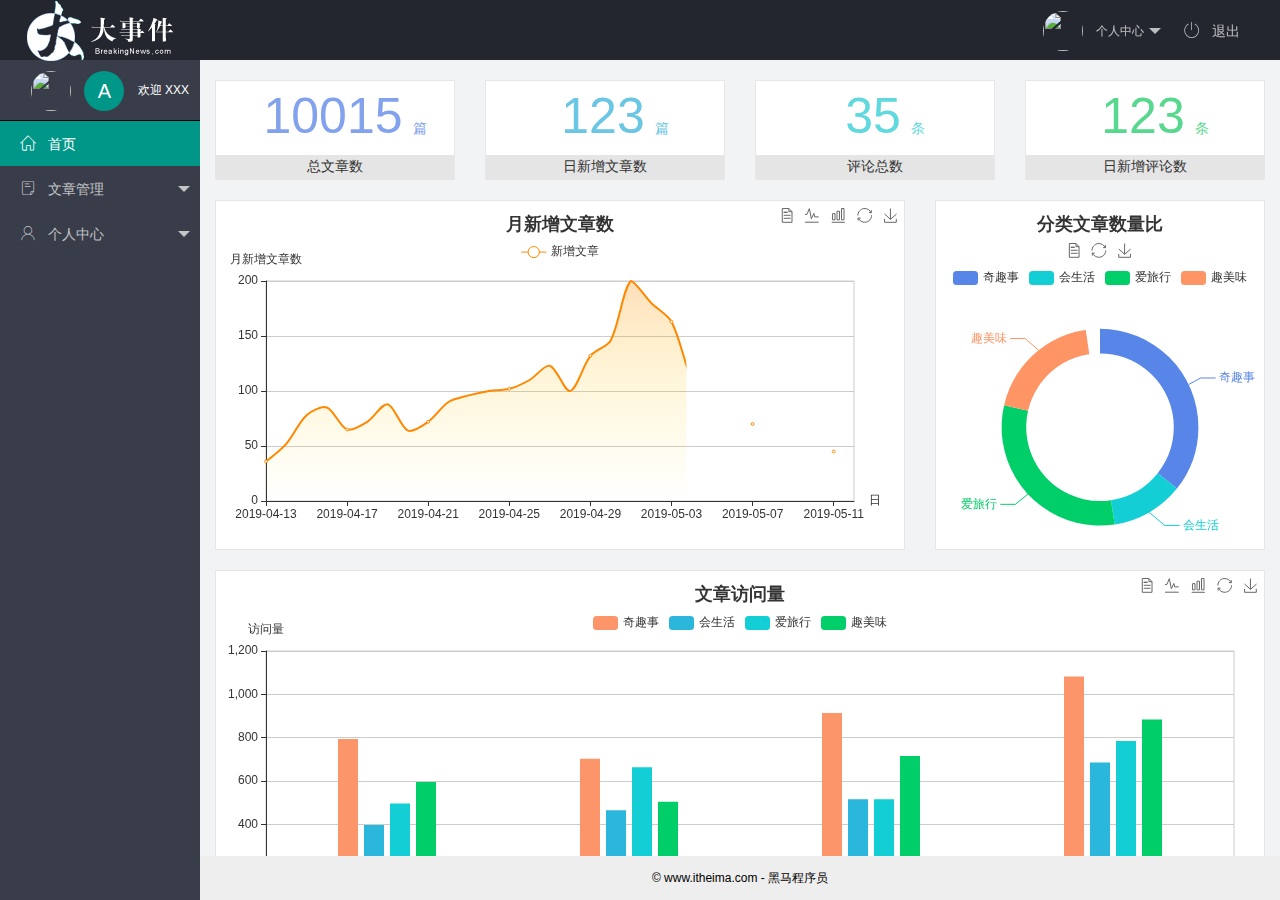
==== index.html @ ac2dda89 "个人中心功能完成" ====
<!DOCTYPE html>
<html>

<head>
  <meta charset="utf-8">
  <meta name="viewport" content="width=device-width, initial-scale=1, maximum-scale=1">
  <title>大事件--主页</title>
  <!-- 引入layui 样式文件 -->
  <link rel="stylesheet" href="/assets/lib/layui/css/layui.css">
  <!-- 引入第三方字体图标样式 -->
  <link rel="stylesheet" href="/assets/fonts/iconfont.css">
  <!-- 引入本页面样式文件 -->
  <link rel="stylesheet" href="/assets/css/index.css">
</head>

<body class="layui-layout-body">
  <div class="layui-layout layui-layout-admin">
    <div class="layui-header">
      <div class="layui-logo">
        <img src="/assets/images/logo.png" alt="">
      </div>
      <!-- 头部区域（可配合layui已有的水平导航） -->
      <ul class="layui-nav layui-layout-right">
        <li class="layui-nav-item">
          <!-- 顶部头像区域 -->
          <a href="javascript:;" class="userinfo">
            <img src="http://t.cn/RCzsdCq" class="layui-nav-img">
            个人中心
          </a>
          <dl class="layui-nav-child">
            <dd><a href="/user/user_info.html" target="fm">基本资料</a></dd>
            <dd><a href="/user/user_avater.html" target="fm">更换头像</a></dd>
            <dd><a href="/user/user_pwd.html" target="fm">重置密码</a></dd>
          </dl>
        </li>
        <li class="layui-nav-item">
          <a href="javascript:;" id="btnLogout">
            <span class="iconfont icon-tuichu"></span>
            退出
          </a>
        </li>
      </ul>
    </div>

    <div class="layui-side layui-bg-black">
      <div class="layui-side-scroll">
        <div class="userinfo">
          <img src="http://t.cn/RCzsdCq" class="layui-nav-img">
          <span class="text-avater">A</span>
          <span id="welcome">欢迎 XXX</span>
        </div>
        <!-- 左侧导航区域（可配合layui已有的垂直导航） -->
        <ul class="layui-nav layui-nav-tree" lay-shrink='all'>
          <li class="layui-nav-item layui-nav-itemed layui-this">
            <a class="" href="/home/dashboard.html" target="fm">
              <span class="iconfont icon-home"></span>
              首页
            </a>
          </li>
          <li class="layui-nav-item">
            <a href="javascript:;">
              <span class="iconfont icon-16"></span>
              文章管理
            </a>
            <dl class="layui-nav-child">
              <dd>
                <a href="javascript:;"><i class="layui-icon layui-icon-app"></i>文章类别</a>
              </dd>
              <dd>
                <a href="javascript:;"><i class="layui-icon layui-icon-app"></i>文章列表</a>
              </dd>
              <dd>
                <a href="javascript:;">
                  <i class="layui-icon layui-icon-app"></i>发表列表
                </a>
              </dd>
            </dl>
          </li>
          <li class="layui-nav-item">
            <a href="javascript:;">
              <span class="iconfont icon-user"></span>
              个人中心
            </a>
            <dl class="layui-nav-child">
              <dd><a href="/user/user_info.html" target="fm"><i class="layui-icon layui-icon-app"></i>基本资料</a></dd>
              <dd><a href="/user/user_avater.html" target="fm"><i class="layui-icon layui-icon-app"></i>更换头像</a></dd>
              <dd><a href="/user/user_pwd.html" target="fm"><i class="layui-icon layui-icon-app"></i>重置密码</a></dd>
            </dl>
          </li>
        </ul>
      </div>
    </div>

    <div class="layui-body">
      <!-- 内容主体区域 -->
      <iframe name="fm" src="/home/dashboard.html" frameborder="0"></iframe>
    </div>

    <div class="layui-footer">
      <!-- 底部固定区域 -->
      © www.itheima.com - 黑马程序员
    </div>
  </div>
  <!-- 引入layui.all.js文件 -->
  <script src="/assets/lib/layui/layui.all.js"></script>
  <!-- 引入jQuery文件 -->
  <script src="/assets/lib/jquery.js"></script>
  <!-- 引入 baseAPI.js 在jquery之后,自己的页面js之前 -->
  <script src="/assets/js/baseAPI.js"></script>
  <!-- 引入主页js文件 -->
  <script src="/assets/js/index.js"></script>
  </script>
</body>

</html>
---- assets/lib/layui/css/layui.css ----
/** layui-v2.5.5 MIT License By https://www.layui.com */
 .layui-inline,img{display:inline-block;vertical-align:middle}h1,h2,h3,h4,h5,h6{font-weight:400}.layui-edge,.layui-header,.layui-inline,.layui-main{position:relative}.layui-body,.layui-edge,.layui-elip{overflow:hidden}.layui-btn,.layui-edge,.layui-inline,img{vertical-align:middle}.layui-btn,.layui-disabled,.layui-icon,.layui-unselect{-moz-user-select:none;-webkit-user-select:none;-ms-user-select:none}.layui-elip,.layui-form-checkbox span,.layui-form-pane .layui-form-label{text-overflow:ellipsis;white-space:nowrap}.layui-breadcrumb,.layui-tree-btnGroup{visibility:hidden}blockquote,body,button,dd,div,dl,dt,form,h1,h2,h3,h4,h5,h6,input,li,ol,p,pre,td,textarea,th,ul{margin:0;padding:0;-webkit-tap-highlight-color:rgba(0,0,0,0)}a:active,a:hover{outline:0}img{border:none}li{list-style:none}table{border-collapse:collapse;border-spacing:0}h4,h5,h6{font-size:100%}button,input,optgroup,option,select,textarea{font-family:inherit;font-size:inherit;font-style:inherit;font-weight:inherit;outline:0}pre{white-space:pre-wrap;white-space:-moz-pre-wrap;white-space:-pre-wrap;white-space:-o-pre-wrap;word-wrap:break-word}body{line-height:24px;font:14px Helvetica Neue,Helvetica,PingFang SC,Tahoma,Arial,sans-serif}hr{height:1px;margin:10px 0;border:0;clear:both}a{color:#333;text-decoration:none}a:hover{color:#777}a cite{font-style:normal;*cursor:pointer}.layui-border-box,.layui-border-box *{box-sizing:border-box}.layui-box,.layui-box *{box-sizing:content-box}.layui-clear{clear:both;*zoom:1}.layui-clear:after{content:'\20';clear:both;*zoom:1;display:block;height:0}.layui-inline{*display:inline;*zoom:1}.layui-edge{display:inline-block;width:0;height:0;border-width:6px;border-style:dashed;border-color:transparent}.layui-edge-top{top:-4px;border-bottom-color:#999;border-bottom-style:solid}.layui-edge-right{border-left-color:#999;border-left-style:solid}.layui-edge-bottom{top:2px;border-top-color:#999;border-top-style:solid}.layui-edge-left{border-right-color:#999;border-right-style:solid}.layui-disabled,.layui-disabled:hover{color:#d2d2d2!important;cursor:not-allowed!important}.layui-circle{border-radius:100%}.layui-show{display:block!important}.layui-hide{display:none!important}@font-face{font-family:layui-icon;src:url(../font/iconfont.eot?v=250);src:url(../font/iconfont.eot?v=250#iefix) format('embedded-opentype'),url(../font/iconfont.woff2?v=250) format('woff2'),url(../font/iconfont.woff?v=250) format('woff'),url(../font/iconfont.ttf?v=250) format('truetype'),url(../font/iconfont.svg?v=250#layui-icon) format('svg')}.layui-icon{font-family:layui-icon!important;font-size:16px;font-style:normal;-webkit-font-smoothing:antialiased;-moz-osx-font-smoothing:grayscale}.layui-icon-reply-fill:before{content:"\e611"}.layui-icon-set-fill:before{content:"\e614"}.layui-icon-menu-fill:before{content:"\e60f"}.layui-icon-search:before{content:"\e615"}.layui-icon-share:before{content:"\e641"}.layui-icon-set-sm:before{content:"\e620"}.layui-icon-engine:before{content:"\e628"}.layui-icon-close:before{content:"\1006"}.layui-icon-close-fill:before{content:"\1007"}.layui-icon-chart-screen:before{content:"\e629"}.layui-icon-star:before{content:"\e600"}.layui-icon-circle-dot:before{content:"\e617"}.layui-icon-chat:before{content:"\e606"}.layui-icon-release:before{content:"\e609"}.layui-icon-list:before{content:"\e60a"}.layui-icon-chart:before{content:"\e62c"}.layui-icon-ok-circle:before{content:"\1005"}.layui-icon-layim-theme:before{content:"\e61b"}.layui-icon-table:before{content:"\e62d"}.layui-icon-right:before{content:"\e602"}.layui-icon-left:before{content:"\e603"}.layui-icon-cart-simple:before{content:"\e698"}.layui-icon-face-cry:before{content:"\e69c"}.layui-icon-face-smile:before{content:"\e6af"}.layui-icon-survey:before{content:"\e6b2"}.layui-icon-tree:before{content:"\e62e"}.layui-icon-upload-circle:before{content:"\e62f"}.layui-icon-add-circle:before{content:"\e61f"}.layui-icon-download-circle:before{content:"\e601"}.layui-icon-templeate-1:before{content:"\e630"}.layui-icon-util:before{content:"\e631"}.layui-icon-face-surprised:before{content:"\e664"}.layui-icon-edit:before{content:"\e642"}.layui-icon-speaker:before{content:"\e645"}.layui-icon-down:before{content:"\e61a"}.layui-icon-file:before{content:"\e621"}.layui-icon-layouts:before{content:"\e632"}.layui-icon-rate-half:before{content:"\e6c9"}.layui-icon-add-circle-fine:before{content:"\e608"}.layui-icon-prev-circle:before{content:"\e633"}.layui-icon-read:before{content:"\e705"}.layui-icon-404:before{content:"\e61c"}.layui-icon-carousel:before{content:"\e634"}.layui-icon-help:before{content:"\e607"}.layui-icon-code-circle:before{content:"\e635"}.layui-icon-water:before{content:"\e636"}.layui-icon-username:before{content:"\e66f"}.layui-icon-find-fill:before{content:"\e670"}.layui-icon-about:before{content:"\e60b"}.layui-icon-location:before{content:"\e715"}.layui-icon-up:before{content:"\e619"}.layui-icon-pause:before{content:"\e651"}.layui-icon-date:before{content:"\e637"}.layui-icon-layim-uploadfile:before{content:"\e61d"}.layui-icon-delete:before{content:"\e640"}.layui-icon-play:before{content:"\e652"}.layui-icon-top:before{content:"\e604"}.layui-icon-friends:before{content:"\e612"}.layui-icon-refresh-3:before{content:"\e9aa"}.layui-icon-ok:before{content:"\e605"}.layui-icon-layer:before{content:"\e638"}.layui-icon-face-smile-fine:before{content:"\e60c"}.layui-icon-dollar:before{content:"\e659"}.layui-icon-group:before{content:"\e613"}.layui-icon-layim-download:before{content:"\e61e"}.layui-icon-picture-fine:before{content:"\e60d"}.layui-icon-link:before{content:"\e64c"}.layui-icon-diamond:before{content:"\e735"}.layui-icon-log:before{content:"\e60e"}.layui-icon-rate-solid:before{content:"\e67a"}.layui-icon-fonts-del:before{content:"\e64f"}.layui-icon-unlink:before{content:"\e64d"}.layui-icon-fonts-clear:before{content:"\e639"}.layui-icon-triangle-r:before{content:"\e623"}.layui-icon-circle:before{content:"\e63f"}.layui-icon-radio:before{content:"\e643"}.layui-icon-align-center:before{content:"\e647"}.layui-icon-align-right:before{content:"\e648"}.layui-icon-align-left:before{content:"\e649"}.layui-icon-loading-1:before{content:"\e63e"}.layui-icon-return:before{content:"\e65c"}.layui-icon-fonts-strong:before{content:"\e62b"}.layui-icon-upload:before{content:"\e67c"}.layui-icon-dialogue:before{content:"\e63a"}.layui-icon-video:before{content:"\e6ed"}.layui-icon-headset:before{content:"\e6fc"}.layui-icon-cellphone-fine:before{content:"\e63b"}.layui-icon-add-1:before{content:"\e654"}.layui-icon-face-smile-b:before{content:"\e650"}.layui-icon-fonts-html:before{content:"\e64b"}.layui-icon-form:before{content:"\e63c"}.layui-icon-cart:before{content:"\e657"}.layui-icon-camera-fill:before{content:"\e65d"}.layui-icon-tabs:before{content:"\e62a"}.layui-icon-fonts-code:before{content:"\e64e"}.layui-icon-fire:before{content:"\e756"}.layui-icon-set:before{content:"\e716"}.layui-icon-fonts-u:before{content:"\e646"}.layui-icon-triangle-d:before{content:"\e625"}.layui-icon-tips:before{content:"\e702"}.layui-icon-picture:before{content:"\e64a"}.layui-icon-more-vertical:before{content:"\e671"}.layui-icon-flag:before{content:"\e66c"}.layui-icon-loading:before{content:"\e63d"}.layui-icon-fonts-i:before{content:"\e644"}.layui-icon-refresh-1:before{content:"\e666"}.layui-icon-rmb:before{content:"\e65e"}.layui-icon-home:before{content:"\e68e"}.layui-icon-user:before{content:"\e770"}.layui-icon-notice:before{content:"\e667"}.layui-icon-login-weibo:before{content:"\e675"}.layui-icon-voice:before{content:"\e688"}.layui-icon-upload-drag:before{content:"\e681"}.layui-icon-login-qq:before{content:"\e676"}.layui-icon-snowflake:before{content:"\e6b1"}.layui-icon-file-b:before{content:"\e655"}.layui-icon-template:before{content:"\e663"}.layui-icon-auz:before{content:"\e672"}.layui-icon-console:before{content:"\e665"}.layui-icon-app:before{content:"\e653"}.layui-icon-prev:before{content:"\e65a"}.layui-icon-website:before{content:"\e7ae"}.layui-icon-next:before{content:"\e65b"}.layui-icon-component:before{content:"\e857"}.layui-icon-more:before{content:"\e65f"}.layui-icon-login-wechat:before{content:"\e677"}.layui-icon-shrink-right:before{content:"\e668"}.layui-icon-spread-left:before{content:"\e66b"}.layui-icon-camera:before{content:"\e660"}.layui-icon-note:before{content:"\e66e"}.layui-icon-refresh:before{content:"\e669"}.layui-icon-female:before{content:"\e661"}.layui-icon-male:before{content:"\e662"}.layui-icon-password:before{content:"\e673"}.layui-icon-senior:before{content:"\e674"}.layui-icon-theme:before{content:"\e66a"}.layui-icon-tread:before{content:"\e6c5"}.layui-icon-praise:before{content:"\e6c6"}.layui-icon-star-fill:before{content:"\e658"}.layui-icon-rate:before{content:"\e67b"}.layui-icon-template-1:before{content:"\e656"}.layui-icon-vercode:before{content:"\e679"}.layui-icon-cellphone:before{content:"\e678"}.layui-icon-screen-full:before{content:"\e622"}.layui-icon-screen-restore:before{content:"\e758"}.layui-icon-cols:before{content:"\e610"}.layui-icon-export:before{content:"\e67d"}.layui-icon-print:before{content:"\e66d"}.layui-icon-slider:before{content:"\e714"}.layui-icon-addition:before{content:"\e624"}.layui-icon-subtraction:before{content:"\e67e"}.layui-icon-service:before{content:"\e626"}.layui-icon-transfer:before{content:"\e691"}.layui-main{width:1140px;margin:0 auto}.layui-header{z-index:1000;height:60px}.layui-header a:hover{transition:all .5s;-webkit-transition:all .5s}.layui-side{position:fixed;left:0;top:0;bottom:0;z-index:999;width:200px;overflow-x:hidden}.layui-side-scroll{position:relative;width:220px;height:100%;overflow-x:hidden}.layui-body{position:absolute;left:200px;right:0;top:0;bottom:0;z-index:998;width:auto;overflow-y:auto;box-sizing:border-box}.layui-layout-body{overflow:hidden}.layui-layout-admin .layui-header{background-color:#23262E}.layui-layout-admin .layui-side{top:60px;width:200px;overflow-x:hidden}.layui-layout-admin .layui-body{position:fixed;top:60px;bottom:44px}.layui-layout-admin .layui-main{width:auto;margin:0 15px}.layui-layout-admin .layui-footer{position:fixed;left:200px;right:0;bottom:0;height:44px;line-height:44px;padding:0 15px;background-color:#eee}.layui-layout-admin .layui-logo{position:absolute;left:0;top:0;width:200px;height:100%;line-height:60px;text-align:center;color:#009688;font-size:16px}.layui-layout-admin .layui-header .layui-nav{background:0 0}.layui-layout-left{position:absolute!important;left:200px;top:0}.layui-layout-right{position:absolute!important;right:0;top:0}.layui-container{position:relative;margin:0 auto;padding:0 15px;box-sizing:border-box}.layui-fluid{position:relative;margin:0 auto;padding:0 15px}.layui-row:after,.layui-row:before{content:'';display:block;clear:both}.layui-col-lg1,.layui-col-lg10,.layui-col-lg11,.layui-col-lg12,.layui-col-lg2,.layui-col-lg3,.layui-col-lg4,.layui-col-lg5,.layui-col-lg6,.layui-col-lg7,.layui-col-lg8,.layui-col-lg9,.layui-col-md1,.layui-col-md10,.layui-col-md11,.layui-col-md12,.layui-col-md2,.layui-col-md3,.layui-col-md4,.layui-col-md5,.layui-col-md6,.layui-col-md7,.layui-col-md8,.layui-col-md9,.layui-col-sm1,.layui-col-sm10,.layui-col-sm11,.layui-col-sm12,.layui-col-sm2,.layui-col-sm3,.layui-col-sm4,.layui-col-sm5,.layui-col-sm6,.layui-col-sm7,.layui-col-sm8,.layui-col-sm9,.layui-col-xs1,.layui-col-xs10,.layui-col-xs11,.layui-col-xs12,.layui-col-xs2,.layui-col-xs3,.layui-col-xs4,.layui-col-xs5,.layui-col-xs6,.layui-col-xs7,.layui-col-xs8,.layui-col-xs9{position:relative;display:block;box-sizing:border-box}.layui-col-xs1,.layui-col-xs10,.layui-col-xs11,.layui-col-xs12,.layui-col-xs2,.layui-col-xs3,.layui-col-xs4,.layui-col-xs5,.layui-col-xs6,.layui-col-xs7,.layui-col-xs8,.layui-col-xs9{float:left}.layui-col-xs1{width:8.33333333%}.layui-col-xs2{width:16.66666667%}.layui-col-xs3{width:25%}.layui-col-xs4{width:33.33333333%}.layui-col-xs5{width:41.66666667%}.layui-col-xs6{width:50%}.layui-col-xs7{width:58.33333333%}.layui-col-xs8{width:66.66666667%}.layui-col-xs9{width:75%}.layui-col-xs10{width:83.33333333%}.layui-col-xs11{width:91.66666667%}.layui-col-xs12{width:100%}.layui-col-xs-offset1{margin-left:8.33333333%}.layui-col-xs-offset2{margin-left:16.66666667%}.layui-col-xs-offset3{margin-left:25%}.layui-col-xs-offset4{margin-left:33.33333333%}.layui-col-xs-offset5{margin-left:41.66666667%}.layui-col-xs-offset6{margin-left:50%}.layui-col-xs-offset7{margin-left:58.33333333%}.layui-col-xs-offset8{margin-left:66.66666667%}.layui-col-xs-offset9{margin-left:75%}.layui-col-xs-offset10{margin-left:83.33333333%}.layui-col-xs-offset11{margin-left:91.66666667%}.layui-col-xs-offset12{margin-left:100%}@media screen and (max-width:768px){.layui-hide-xs{display:none!important}.layui-show-xs-block{display:block!important}.layui-show-xs-inline{display:inline!important}.layui-show-xs-inline-block{display:inline-block!important}}@media screen and (min-width:768px){.layui-container{width:750px}.layui-hide-sm{display:none!important}.layui-show-sm-block{display:block!important}.layui-show-sm-inline{display:inline!important}.layui-show-sm-inline-block{display:inline-block!important}.layui-col-sm1,.layui-col-sm10,.layui-col-sm11,.layui-col-sm12,.layui-col-sm2,.layui-col-sm3,.layui-col-sm4,.layui-col-sm5,.layui-col-sm6,.layui-col-sm7,.layui-col-sm8,.layui-col-sm9{float:left}.layui-col-sm1{width:8.33333333%}.layui-col-sm2{width:16.66666667%}.layui-col-sm3{width:25%}.layui-col-sm4{width:33.33333333%}.layui-col-sm5{width:41.66666667%}.layui-col-sm6{width:50%}.layui-col-sm7{width:58.33333333%}.layui-col-sm8{width:66.66666667%}.layui-col-sm9{width:75%}.layui-col-sm10{width:83.33333333%}.layui-col-sm11{width:91.66666667%}.layui-col-sm12{width:100%}.layui-col-sm-offset1{margin-left:8.33333333%}.layui-col-sm-offset2{margin-left:16.66666667%}.layui-col-sm-offset3{margin-left:25%}.layui-col-sm-offset4{margin-left:33.33333333%}.layui-col-sm-offset5{margin-left:41.66666667%}.layui-col-sm-offset6{margin-left:50%}.layui-col-sm-offset7{margin-left:58.33333333%}.layui-col-sm-offset8{margin-left:66.66666667%}.layui-col-sm-offset9{margin-left:75%}.layui-col-sm-offset10{margin-left:83.33333333%}.layui-col-sm-offset11{margin-left:91.66666667%}.layui-col-sm-offset12{margin-left:100%}}@media screen and (min-width:992px){.layui-container{width:970px}.layui-hide-md{display:none!important}.layui-show-md-block{display:block!important}.layui-show-md-inline{display:inline!important}.layui-show-md-inline-block{display:inline-block!important}.layui-col-md1,.layui-col-md10,.layui-col-md11,.layui-col-md12,.layui-col-md2,.layui-col-md3,.layui-col-md4,.layui-col-md5,.layui-col-md6,.layui-col-md7,.layui-col-md8,.layui-col-md9{float:left}.layui-col-md1{width:8.33333333%}.layui-col-md2{width:16.66666667%}.layui-col-md3{width:25%}.layui-col-md4{width:33.33333333%}.layui-col-md5{width:41.66666667%}.layui-col-md6{width:50%}.layui-col-md7{width:58.33333333%}.layui-col-md8{width:66.66666667%}.layui-col-md9{width:75%}.layui-col-md10{width:83.33333333%}.layui-col-md11{width:91.66666667%}.layui-col-md12{width:100%}.layui-col-md-offset1{margin-left:8.33333333%}.layui-col-md-offset2{margin-left:16.66666667%}.layui-col-md-offset3{margin-left:25%}.layui-col-md-offset4{margin-left:33.33333333%}.layui-col-md-offset5{margin-left:41.66666667%}.layui-col-md-offset6{margin-left:50%}.layui-col-md-offset7{margin-left:58.33333333%}.layui-col-md-offset8{margin-left:66.66666667%}.layui-col-md-offset9{margin-left:75%}.layui-col-md-offset10{margin-left:83.33333333%}.layui-col-md-offset11{margin-left:91.66666667%}.layui-col-md-offset12{margin-left:100%}}@media screen and (min-width:1200px){.layui-container{width:1170px}.layui-hide-lg{display:none!important}.layui-show-lg-block{display:block!important}.layui-show-lg-inline{display:inline!important}.layui-show-lg-inline-block{display:inline-block!important}.layui-col-lg1,.layui-col-lg10,.layui-col-lg11,.layui-col-lg12,.layui-col-lg2,.layui-col-lg3,.layui-col-lg4,.layui-col-lg5,.layui-col-lg6,.layui-col-lg7,.layui-col-lg8,.layui-col-lg9{float:left}.layui-col-lg1{width:8.33333333%}.layui-col-lg2{width:16.66666667%}.layui-col-lg3{width:25%}.layui-col-lg4{width:33.33333333%}.layui-col-lg5{width:41.66666667%}.layui-col-lg6{width:50%}.layui-col-lg7{width:58.33333333%}.layui-col-lg8{width:66.66666667%}.layui-col-lg9{width:75%}.layui-col-lg10{width:83.33333333%}.layui-col-lg11{width:91.66666667%}.layui-col-lg12{width:100%}.layui-col-lg-offset1{margin-left:8.33333333%}.layui-col-lg-offset2{margin-left:16.66666667%}.layui-col-lg-offset3{margin-left:25%}.layui-col-lg-offset4{margin-left:33.33333333%}.layui-col-lg-offset5{margin-left:41.66666667%}.layui-col-lg-offset6{margin-left:50%}.layui-col-lg-offset7{margin-left:58.33333333%}.layui-col-lg-offset8{margin-left:66.66666667%}.layui-col-lg-offset9{margin-left:75%}.layui-col-lg-offset10{margin-left:83.33333333%}.layui-col-lg-offset11{margin-left:91.66666667%}.layui-col-lg-offset12{margin-left:100%}}.layui-col-space1{margin:-.5px}.layui-col-space1>*{padding:.5px}.layui-col-space3{margin:-1.5px}.layui-col-space3>*{padding:1.5px}.layui-col-space5{margin:-2.5px}.layui-col-space5>*{padding:2.5px}.layui-col-space8{margin:-3.5px}.layui-col-space8>*{padding:3.5px}.layui-col-space10{margin:-5px}.layui-col-space10>*{padding:5px}.layui-col-space12{margin:-6px}.layui-col-space12>*{padding:6px}.layui-col-space15{margin:-7.5px}.layui-col-space15>*{padding:7.5px}.layui-col-space18{margin:-9px}.layui-col-space18>*{padding:9px}.layui-col-space20{margin:-10px}.layui-col-space20>*{padding:10px}.layui-col-space22{margin:-11px}.layui-col-space22>*{padding:11px}.layui-col-space25{margin:-12.5px}.layui-col-space25>*{padding:12.5px}.layui-col-space30{margin:-15px}.layui-col-space30>*{padding:15px}.layui-btn,.layui-input,.layui-select,.layui-textarea,.layui-upload-button{outline:0;-webkit-appearance:none;transition:all .3s;-webkit-transition:all .3s;box-sizing:border-box}.layui-elem-quote{margin-bottom:10px;padding:15px;line-height:22px;border-left:5px solid #009688;border-radius:0 2px 2px 0;background-color:#f2f2f2}.layui-quote-nm{border-style:solid;border-width:1px 1px 1px 5px;background:0 0}.layui-elem-field{margin-bottom:10px;padding:0;border-width:1px;border-style:solid}.layui-elem-field legend{margin-left:20px;padding:0 10px;font-size:20px;font-weight:300}.layui-field-title{margin:10px 0 20px;border-width:1px 0 0}.layui-field-box{padding:10px 15px}.layui-field-title .layui-field-box{padding:10px 0}.layui-progress{position:relative;height:6px;border-radius:20px;background-color:#e2e2e2}.layui-progress-bar{position:absolute;left:0;top:0;width:0;max-width:100%;height:6px;border-radius:20px;text-align:right;background-color:#5FB878;transition:all .3s;-webkit-transition:all .3s}.layui-progress-big,.layui-progress-big .layui-progress-bar{height:18px;line-height:18px}.layui-progress-text{position:relative;top:-20px;line-height:18px;font-size:12px;color:#666}.layui-progress-big .layui-progress-text{position:static;padding:0 10px;color:#fff}.layui-collapse{border-width:1px;border-style:solid;border-radius:2px}.layui-colla-content,.layui-colla-item{border-top-width:1px;border-top-style:solid}.layui-colla-item:first-child{border-top:none}.layui-colla-title{position:relative;height:42px;line-height:42px;padding:0 15px 0 35px;color:#333;background-color:#f2f2f2;cursor:pointer;font-size:14px;overflow:hidden}.layui-colla-content{display:none;padding:10px 15px;line-height:22px;color:#666}.layui-colla-icon{position:absolute;left:15px;top:0;font-size:14px}.layui-card{margin-bottom:15px;border-radius:2px;background-color:#fff;box-shadow:0 1px 2px 0 rgba(0,0,0,.05)}.layui-card:last-child{margin-bottom:0}.layui-card-header{position:relative;height:42px;line-height:42px;padding:0 15px;border-bottom:1px solid #f6f6f6;color:#333;border-radius:2px 2px 0 0;font-size:14px}.layui-bg-black,.layui-bg-blue,.layui-bg-cyan,.layui-bg-green,.layui-bg-orange,.layui-bg-red{color:#fff!important}.layui-card-body{position:relative;padding:10px 15px;line-height:24px}.layui-card-body[pad15]{padding:15px}.layui-card-body[pad20]{padding:20px}.layui-card-body .layui-table{margin:5px 0}.layui-card .layui-tab{margin:0}.layui-panel-window{position:relative;padding:15px;border-radius:0;border-top:5px solid #E6E6E6;background-color:#fff}.layui-auxiliar-moving{position:fixed;left:0;right:0;top:0;bottom:0;width:100%;height:100%;background:0 0;z-index:9999999999}.layui-form-label,.layui-form-mid,.layui-form-select,.layui-input-block,.layui-input-inline,.layui-textarea{position:relative}.layui-bg-red{background-color:#FF5722!important}.layui-bg-orange{background-color:#FFB800!important}.layui-bg-green{background-color:#009688!important}.layui-bg-cyan{background-color:#2F4056!important}.layui-bg-blue{background-color:#1E9FFF!important}.layui-bg-black{background-color:#393D49!important}.layui-bg-gray{background-color:#eee!important;color:#666!important}.layui-badge-rim,.layui-colla-content,.layui-colla-item,.layui-collapse,.layui-elem-field,.layui-form-pane .layui-form-item[pane],.layui-form-pane .layui-form-label,.layui-input,.layui-layedit,.layui-layedit-tool,.layui-quote-nm,.layui-select,.layui-tab-bar,.layui-tab-card,.layui-tab-title,.layui-tab-title .layui-this:after,.layui-textarea{border-color:#e6e6e6}.layui-timeline-item:before,hr{background-color:#e6e6e6}.layui-text{line-height:22px;font-size:14px;color:#666}.layui-text h1,.layui-text h2,.layui-text h3{font-weight:500;color:#333}.layui-text h1{font-size:30px}.layui-text h2{font-size:24px}.layui-text h3{font-size:18px}.layui-text a:not(.layui-btn){color:#01AAED}.layui-text a:not(.layui-btn):hover{text-decoration:underline}.layui-text ul{padding:5px 0 5px 15px}.layui-text ul li{margin-top:5px;list-style-type:disc}.layui-text em,.layui-word-aux{color:#999!important;padding:0 5px!important}.layui-btn{display:inline-block;height:38px;line-height:38px;padding:0 18px;background-color:#009688;color:#fff;white-space:nowrap;text-align:center;font-size:14px;border:none;border-radius:2px;cursor:pointer}.layui-btn:hover{opacity:.8;filter:alpha(opacity=80);color:#fff}.layui-btn:active{opacity:1;filter:alpha(opacity=100)}.layui-btn+.layui-btn{margin-left:10px}.layui-btn-container{font-size:0}.layui-btn-container .layui-btn{margin-right:10px;margin-bottom:10px}.layui-btn-container .layui-btn+.layui-btn{margin-left:0}.layui-table .layui-btn-container .layui-btn{margin-bottom:9px}.layui-btn-radius{border-radius:100px}.layui-btn .layui-icon{margin-right:3px;font-size:18px;vertical-align:bottom;vertical-align:middle\9}.layui-btn-primary{border:1px solid #C9C9C9;background-color:#fff;color:#555}.layui-btn-primary:hover{border-color:#009688;color:#333}.layui-btn-normal{background-color:#1E9FFF}.layui-btn-warm{background-color:#FFB800}.layui-btn-danger{background-color:#FF5722}.layui-btn-checked{background-color:#5FB878}.layui-btn-disabled,.layui-btn-disabled:active,.layui-btn-disabled:hover{border:1px solid #e6e6e6;background-color:#FBFBFB;color:#C9C9C9;cursor:not-allowed;opacity:1}.layui-btn-lg{height:44px;line-height:44px;padding:0 25px;font-size:16px}.layui-btn-sm{height:30px;line-height:30px;padding:0 10px;font-size:12px}.layui-btn-sm i{font-size:16px!important}.layui-btn-xs{height:22px;line-height:22px;padding:0 5px;font-size:12px}.layui-btn-xs i{font-size:14px!important}.layui-btn-group{display:inline-block;vertical-align:middle;font-size:0}.layui-btn-group .layui-btn{margin-left:0!important;margin-right:0!important;border-left:1px solid rgba(255,255,255,.5);border-radius:0}.layui-btn-group .layui-btn-primary{border-left:none}.layui-btn-group .layui-btn-primary:hover{border-color:#C9C9C9;color:#009688}.layui-btn-group .layui-btn:first-child{border-left:none;border-radius:2px 0 0 2px}.layui-btn-group .layui-btn-primary:first-child{border-left:1px solid #c9c9c9}.layui-btn-group .layui-btn:last-child{border-radius:0 2px 2px 0}.layui-btn-group .layui-btn+.layui-btn{margin-left:0}.layui-btn-group+.layui-btn-group{margin-left:10px}.layui-btn-fluid{width:100%}.layui-input,.layui-select,.layui-textarea{height:38px;line-height:1.3;line-height:38px\9;border-width:1px;border-style:solid;background-color:#fff;border-radius:2px}.layui-input::-webkit-input-placeholder,.layui-select::-webkit-input-placeholder,.layui-textarea::-webkit-input-placeholder{line-height:1.3}.layui-input,.layui-textarea{display:block;width:100%;padding-left:10px}.layui-input:hover,.layui-textarea:hover{border-color:#D2D2D2!important}.layui-input:focus,.layui-textarea:focus{border-color:#C9C9C9!important}.layui-textarea{min-height:100px;height:auto;line-height:20px;padding:6px 10px;resize:vertical}.layui-select{padding:0 10px}.layui-form input[type=checkbox],.layui-form input[type=radio],.layui-form select{display:none}.layui-form [lay-ignore]{display:initial}.layui-form-item{margin-bottom:15px;clear:both;*zoom:1}.layui-form-item:after{content:'\20';clear:both;*zoom:1;display:block;height:0}.layui-form-label{float:left;display:block;padding:9px 15px;width:80px;font-weight:400;line-height:20px;text-align:right}.layui-form-label-col{display:block;float:none;padding:9px 0;line-height:20px;text-align:left}.layui-form-item .layui-inline{margin-bottom:5px;margin-right:10px}.layui-input-block{margin-left:110px;min-height:36px}.layui-input-inline{display:inline-block;vertical-align:middle}.layui-form-item .layui-input-inline{float:left;width:190px;margin-right:10px}.layui-form-text .layui-input-inline{width:auto}.layui-form-mid{float:left;display:block;padding:9px 0!important;line-height:20px;margin-right:10px}.layui-form-danger+.layui-form-select .layui-input,.layui-form-danger:focus{border-color:#FF5722!important}.layui-form-select .layui-input{padding-right:30px;cursor:pointer}.layui-form-select .layui-edge{position:absolute;right:10px;top:50%;margin-top:-3px;cursor:pointer;border-width:6px;border-top-color:#c2c2c2;border-top-style:solid;transition:all .3s;-webkit-transition:all .3s}.layui-form-select dl{display:none;position:absolute;left:0;top:42px;padding:5px 0;z-index:899;min-width:100%;border:1px solid #d2d2d2;max-height:300px;overflow-y:auto;background-color:#fff;border-radius:2px;box-shadow:0 2px 4px rgba(0,0,0,.12);box-sizing:border-box}.layui-form-select dl dd,.layui-form-select dl dt{padding:0 10px;line-height:36px;white-space:nowrap;overflow:hidden;text-overflow:ellipsis}.layui-form-select dl dt{font-size:12px;color:#999}.layui-form-select dl dd{cursor:pointer}.layui-form-select dl dd:hover{background-color:#f2f2f2;-webkit-transition:.5s all;transition:.5s all}.layui-form-select .layui-select-group dd{padding-left:20px}.layui-form-select dl dd.layui-select-tips{padding-left:10px!important;color:#999}.layui-form-select dl dd.layui-this{background-color:#5FB878;color:#fff}.layui-form-checkbox,.layui-form-select dl dd.layui-disabled{background-color:#fff}.layui-form-selected dl{display:block}.layui-form-checkbox,.layui-form-checkbox *,.layui-form-switch{display:inline-block;vertical-align:middle}.layui-form-selected .layui-edge{margin-top:-9px;-webkit-transform:rotate(180deg);transform:rotate(180deg);margin-top:-3px\9}:root .layui-form-selected .layui-edge{margin-top:-9px\0/IE9}.layui-form-selectup dl{top:auto;bottom:42px}.layui-select-none{margin:5px 0;text-align:center;color:#999}.layui-select-disabled .layui-disabled{border-color:#eee!important}.layui-select-disabled .layui-edge{border-top-color:#d2d2d2}.layui-form-checkbox{position:relative;height:30px;line-height:30px;margin-right:10px;padding-right:30px;cursor:pointer;font-size:0;-webkit-transition:.1s linear;transition:.1s linear;box-sizing:border-box}.layui-form-checkbox span{padding:0 10px;height:100%;font-size:14px;border-radius:2px 0 0 2px;background-color:#d2d2d2;color:#fff;overflow:hidden}.layui-form-checkbox:hover span{background-color:#c2c2c2}.layui-form-checkbox i{position:absolute;right:0;top:0;width:30px;height:28px;border:1px solid #d2d2d2;border-left:none;border-radius:0 2px 2px 0;color:#fff;font-size:20px;text-align:center}.layui-form-checkbox:hover i{border-color:#c2c2c2;color:#c2c2c2}.layui-form-checked,.layui-form-checked:hover{border-color:#5FB878}.layui-form-checked span,.layui-form-checked:hover span{background-color:#5FB878}.layui-form-checked i,.layui-form-checked:hover i{color:#5FB878}.layui-form-item .layui-form-checkbox{margin-top:4px}.layui-form-checkbox[lay-skin=primary]{height:auto!important;line-height:normal!important;min-width:18px;min-height:18px;border:none!important;margin-right:0;padding-left:28px;padding-right:0;background:0 0}.layui-form-checkbox[lay-skin=primary] span{padding-left:0;padding-right:15px;line-height:18px;background:0 0;color:#666}.layui-form-checkbox[lay-skin=primary] i{right:auto;left:0;width:16px;height:16px;line-height:16px;border:1px solid #d2d2d2;font-size:12px;border-radius:2px;background-color:#fff;-webkit-transition:.1s linear;transition:.1s linear}.layui-form-checkbox[lay-skin=primary]:hover i{border-color:#5FB878;color:#fff}.layui-form-checked[lay-skin=primary] i{border-color:#5FB878!important;background-color:#5FB878;color:#fff}.layui-checkbox-disbaled[lay-skin=primary] span{background:0 0!important;color:#c2c2c2}.layui-checkbox-disbaled[lay-skin=primary]:hover i{border-color:#d2d2d2}.layui-form-item .layui-form-checkbox[lay-skin=primary]{margin-top:10px}.layui-form-switch{position:relative;height:22px;line-height:22px;min-width:35px;padding:0 5px;margin-top:8px;border:1px solid #d2d2d2;border-radius:20px;cursor:pointer;background-color:#fff;-webkit-transition:.1s linear;transition:.1s linear}.layui-form-switch i{position:absolute;left:5px;top:3px;width:16px;height:16px;border-radius:20px;background-color:#d2d2d2;-webkit-transition:.1s linear;transition:.1s linear}.layui-form-switch em{position:relative;top:0;width:25px;margin-left:21px;padding:0!important;text-align:center!important;color:#999!important;font-style:normal!important;font-size:12px}.layui-form-onswitch{border-color:#5FB878;background-color:#5FB878}.layui-checkbox-disbaled,.layui-checkbox-disbaled i{border-color:#e2e2e2!important}.layui-form-onswitch i{left:100%;margin-left:-21px;background-color:#fff}.layui-form-onswitch em{margin-left:5px;margin-right:21px;color:#fff!important}.layui-checkbox-disbaled span{background-color:#e2e2e2!important}.layui-checkbox-disbaled:hover i{color:#fff!important}[lay-radio]{display:none}.layui-form-radio,.layui-form-radio *{display:inline-block;vertical-align:middle}.layui-form-radio{line-height:28px;margin:6px 10px 0 0;padding-right:10px;cursor:pointer;font-size:0}.layui-form-radio *{font-size:14px}.layui-form-radio>i{margin-right:8px;font-size:22px;color:#c2c2c2}.layui-form-radio>i:hover,.layui-form-radioed>i{color:#5FB878}.layui-radio-disbaled>i{color:#e2e2e2!important}.layui-form-pane .layui-form-label{width:110px;padding:8px 15px;height:38px;line-height:20px;border-width:1px;border-style:solid;border-radius:2px 0 0 2px;text-align:center;background-color:#FBFBFB;overflow:hidden;box-sizing:border-box}.layui-form-pane .layui-input-inline{margin-left:-1px}.layui-form-pane .layui-input-block{margin-left:110px;left:-1px}.layui-form-pane .layui-input{border-radius:0 2px 2px 0}.layui-form-pane .layui-form-text .layui-form-label{float:none;width:100%;border-radius:2px;box-sizing:border-box;text-align:left}.layui-form-pane .layui-form-text .layui-input-inline{display:block;margin:0;top:-1px;clear:both}.layui-form-pane .layui-form-text .layui-input-block{margin:0;left:0;top:-1px}.layui-form-pane .layui-form-text .layui-textarea{min-height:100px;border-radius:0 0 2px 2px}.layui-form-pane .layui-form-checkbox{margin:4px 0 4px 10px}.layui-form-pane .layui-form-radio,.layui-form-pane .layui-form-switch{margin-top:6px;margin-left:10px}.layui-form-pane .layui-form-item[pane]{position:relative;border-width:1px;border-style:solid}.layui-form-pane .layui-form-item[pane] .layui-form-label{position:absolute;left:0;top:0;height:100%;border-width:0 1px 0 0}.layui-form-pane .layui-form-item[pane] .layui-input-inline{margin-left:110px}@media screen and (max-width:450px){.layui-form-item .layui-form-label{text-overflow:ellipsis;overflow:hidden;white-space:nowrap}.layui-form-item .layui-inline{display:block;margin-right:0;margin-bottom:20px;clear:both}.layui-form-item .layui-inline:after{content:'\20';clear:both;display:block;height:0}.layui-form-item .layui-input-inline{display:block;float:none;left:-3px;width:auto;margin:0 0 10px 112px}.layui-form-item .layui-input-inline+.layui-form-mid{margin-left:110px;top:-5px;padding:0}.layui-form-item .layui-form-checkbox{margin-right:5px;margin-bottom:5px}}.layui-layedit{border-width:1px;border-style:solid;border-radius:2px}.layui-layedit-tool{padding:3px 5px;border-bottom-width:1px;border-bottom-style:solid;font-size:0}.layedit-tool-fixed{position:fixed;top:0;border-top:1px solid #e2e2e2}.layui-layedit-tool .layedit-tool-mid,.layui-layedit-tool .layui-icon{display:inline-block;vertical-align:middle;text-align:center;font-size:14px}.layui-layedit-tool .layui-icon{position:relative;width:32px;height:30px;line-height:30px;margin:3px 5px;color:#777;cursor:pointer;border-radius:2px}.layui-layedit-tool .layui-icon:hover{color:#393D49}.layui-layedit-tool .layui-icon:active{color:#000}.layui-layedit-tool .layedit-tool-active{background-color:#e2e2e2;color:#000}.layui-layedit-tool .layui-disabled,.layui-layedit-tool .layui-disabled:hover{color:#d2d2d2;cursor:not-allowed}.layui-layedit-tool .layedit-tool-mid{width:1px;height:18px;margin:0 10px;background-color:#d2d2d2}.layedit-tool-html{width:50px!important;font-size:30px!important}.layedit-tool-b,.layedit-tool-code,.layedit-tool-help{font-size:16px!important}.layedit-tool-d,.layedit-tool-face,.layedit-tool-image,.layedit-tool-unlink{font-size:18px!important}.layedit-tool-image input{position:absolute;font-size:0;left:0;top:0;width:100%;height:100%;opacity:.01;filter:Alpha(opacity=1);cursor:pointer}.layui-layedit-iframe iframe{display:block;width:100%}#LAY_layedit_code{overflow:hidden}.layui-laypage{display:inline-block;*display:inline;*zoom:1;vertical-align:middle;margin:10px 0;font-size:0}.layui-laypage>a:first-child,.layui-laypage>a:first-child em{border-radius:2px 0 0 2px}.layui-laypage>a:last-child,.layui-laypage>a:last-child em{border-radius:0 2px 2px 0}.layui-laypage>:first-child{margin-left:0!important}.layui-laypage>:last-child{margin-right:0!important}.layui-laypage a,.layui-laypage button,.layui-laypage input,.layui-laypage select,.layui-laypage span{border:1px solid #e2e2e2}.layui-laypage a,.layui-laypage span{display:inline-block;*display:inline;*zoom:1;vertical-align:middle;padding:0 15px;height:28px;line-height:28px;margin:0 -1px 5px 0;background-color:#fff;color:#333;font-size:12px}.layui-flow-more a *,.layui-laypage input,.layui-table-view select[lay-ignore]{display:inline-block}.layui-laypage a:hover{color:#009688}.layui-laypage em{font-style:normal}.layui-laypage .layui-laypage-spr{color:#999;font-weight:700}.layui-laypage a{text-decoration:none}.layui-laypage .layui-laypage-curr{position:relative}.layui-laypage .layui-laypage-curr em{position:relative;color:#fff}.layui-laypage .layui-laypage-curr .layui-laypage-em{position:absolute;left:-1px;top:-1px;padding:1px;width:100%;height:100%;background-color:#009688}.layui-laypage-em{border-radius:2px}.layui-laypage-next em,.layui-laypage-prev em{font-family:Sim sun;font-size:16px}.layui-laypage .layui-laypage-count,.layui-laypage .layui-laypage-limits,.layui-laypage .layui-laypage-refresh,.layui-laypage .layui-laypage-skip{margin-left:10px;margin-right:10px;padding:0;border:none}.layui-laypage .layui-laypage-limits,.layui-laypage .layui-laypage-refresh{vertical-align:top}.layui-laypage .layui-laypage-refresh i{font-size:18px;cursor:pointer}.layui-laypage select{height:22px;padding:3px;border-radius:2px;cursor:pointer}.layui-laypage .layui-laypage-skip{height:30px;line-height:30px;color:#999}.layui-laypage button,.layui-laypage input{height:30px;line-height:30px;border-radius:2px;vertical-align:top;background-color:#fff;box-sizing:border-box}.layui-laypage input{width:40px;margin:0 10px;padding:0 3px;text-align:center}.layui-laypage input:focus,.layui-laypage select:focus{border-color:#009688!important}.layui-laypage button{margin-left:10px;padding:0 10px;cursor:pointer}.layui-table,.layui-table-view{margin:10px 0}.layui-flow-more{margin:10px 0;text-align:center;color:#999;font-size:14px}.layui-flow-more a{height:32px;line-height:32px}.layui-flow-more a *{vertical-align:top}.layui-flow-more a cite{padding:0 20px;border-radius:3px;background-color:#eee;color:#333;font-style:normal}.layui-flow-more a cite:hover{opacity:.8}.layui-flow-more a i{font-size:30px;color:#737383}.layui-table{width:100%;background-color:#fff;color:#666}.layui-table tr{transition:all .3s;-webkit-transition:all .3s}.layui-table th{text-align:left;font-weight:400}.layui-table tbody tr:hover,.layui-table thead tr,.layui-table-click,.layui-table-header,.layui-table-hover,.layui-table-mend,.layui-table-patch,.layui-table-tool,.layui-table-total,.layui-table-total tr,.layui-table[lay-even] tr:nth-child(even){background-color:#f2f2f2}.layui-table td,.layui-table th,.layui-table-col-set,.layui-table-fixed-r,.layui-table-grid-down,.layui-table-header,.layui-table-page,.layui-table-tips-main,.layui-table-tool,.layui-table-total,.layui-table-view,.layui-table[lay-skin=line],.layui-table[lay-skin=row]{border-width:1px;border-style:solid;border-color:#e6e6e6}.layui-table td,.layui-table th{position:relative;padding:9px 15px;min-height:20px;line-height:20px;font-size:14px}.layui-table[lay-skin=line] td,.layui-table[lay-skin=line] th{border-width:0 0 1px}.layui-table[lay-skin=row] td,.layui-table[lay-skin=row] th{border-width:0 1px 0 0}.layui-table[lay-skin=nob] td,.layui-table[lay-skin=nob] th{border:none}.layui-table img{max-width:100px}.layui-table[lay-size=lg] td,.layui-table[lay-size=lg] th{padding:15px 30px}.layui-table-view .layui-table[lay-size=lg] .layui-table-cell{height:40px;line-height:40px}.layui-table[lay-size=sm] td,.layui-table[lay-size=sm] th{font-size:12px;padding:5px 10px}.layui-table-view .layui-table[lay-size=sm] .layui-table-cell{height:20px;line-height:20px}.layui-table[lay-data]{display:none}.layui-table-box{position:relative;overflow:hidden}.layui-table-view .layui-table{position:relative;width:auto;margin:0}.layui-table-view .layui-table[lay-skin=line]{border-width:0 1px 0 0}.layui-table-view .layui-table[lay-skin=row]{border-width:0 0 1px}.layui-table-view .layui-table td,.layui-table-view .layui-table th{padding:5px 0;border-top:none;border-left:none}.layui-table-view .layui-table th.layui-unselect .layui-table-cell span{cursor:pointer}.layui-table-view .layui-table td{cursor:default}.layui-table-view .layui-table td[data-edit=text]{cursor:text}.layui-table-view .layui-form-checkbox[lay-skin=primary] i{width:18px;height:18px}.layui-table-view .layui-form-radio{line-height:0;padding:0}.layui-table-view .layui-form-radio>i{margin:0;font-size:20px}.layui-table-init{position:absolute;left:0;top:0;width:100%;height:100%;text-align:center;z-index:110}.layui-table-init .layui-icon{position:absolute;left:50%;top:50%;margin:-15px 0 0 -15px;font-size:30px;color:#c2c2c2}.layui-table-header{border-width:0 0 1px;overflow:hidden}.layui-table-header .layui-table{margin-bottom:-1px}.layui-table-tool .layui-inline[lay-event]{position:relative;width:26px;height:26px;padding:5px;line-height:16px;margin-right:10px;text-align:center;color:#333;border:1px solid #ccc;cursor:pointer;-webkit-transition:.5s all;transition:.5s all}.layui-table-tool .layui-inline[lay-event]:hover{border:1px solid #999}.layui-table-tool-temp{padding-right:120px}.layui-table-tool-self{position:absolute;right:17px;top:10px}.layui-table-tool .layui-table-tool-self .layui-inline[lay-event]{margin:0 0 0 10px}.layui-table-tool-panel{position:absolute;top:29px;left:-1px;padding:5px 0;min-width:150px;min-height:40px;border:1px solid #d2d2d2;text-align:left;overflow-y:auto;background-color:#fff;box-shadow:0 2px 4px rgba(0,0,0,.12)}.layui-table-cell,.layui-table-tool-panel li{overflow:hidden;text-overflow:ellipsis;white-space:nowrap}.layui-table-tool-panel li{padding:0 10px;line-height:30px;-webkit-transition:.5s all;transition:.5s all}.layui-table-tool-panel li .layui-form-checkbox[lay-skin=primary]{width:100%;padding-left:28px}.layui-table-tool-panel li:hover{background-color:#f2f2f2}.layui-table-tool-panel li .layui-form-checkbox[lay-skin=primary] i{position:absolute;left:0;top:0}.layui-table-tool-panel li .layui-form-checkbox[lay-skin=primary] span{padding:0}.layui-table-tool .layui-table-tool-self .layui-table-tool-panel{left:auto;right:-1px}.layui-table-col-set{position:absolute;right:0;top:0;width:20px;height:100%;border-width:0 0 0 1px;background-color:#fff}.layui-table-sort{width:10px;height:20px;margin-left:5px;cursor:pointer!important}.layui-table-sort .layui-edge{position:absolute;left:5px;border-width:5px}.layui-table-sort .layui-table-sort-asc{top:3px;border-top:none;border-bottom-style:solid;border-bottom-color:#b2b2b2}.layui-table-sort .layui-table-sort-asc:hover{border-bottom-color:#666}.layui-table-sort .layui-table-sort-desc{bottom:5px;border-bottom:none;border-top-style:solid;border-top-color:#b2b2b2}.layui-table-sort .layui-table-sort-desc:hover{border-top-color:#666}.layui-table-sort[lay-sort=asc] .layui-table-sort-asc{border-bottom-color:#000}.layui-table-sort[lay-sort=desc] .layui-table-sort-desc{border-top-color:#000}.layui-table-cell{height:28px;line-height:28px;padding:0 15px;position:relative;box-sizing:border-box}.layui-table-cell .layui-form-checkbox[lay-skin=primary]{top:-1px;padding:0}.layui-table-cell .layui-table-link{color:#01AAED}.laytable-cell-checkbox,.laytable-cell-numbers,.laytable-cell-radio,.laytable-cell-space{padding:0;text-align:center}.layui-table-body{position:relative;overflow:auto;margin-right:-1px;margin-bottom:-1px}.layui-table-body .layui-none{line-height:26px;padding:15px;text-align:center;color:#999}.layui-table-fixed{position:absolute;left:0;top:0;z-index:101}.layui-table-fixed .layui-table-body{overflow:hidden}.layui-table-fixed-l{box-shadow:0 -1px 8px rgba(0,0,0,.08)}.layui-table-fixed-r{left:auto;right:-1px;border-width:0 0 0 1px;box-shadow:-1px 0 8px rgba(0,0,0,.08)}.layui-table-fixed-r .layui-table-header{position:relative;overflow:visible}.layui-table-mend{position:absolute;right:-49px;top:0;height:100%;width:50px}.layui-table-tool{position:relative;z-index:890;width:100%;min-height:50px;line-height:30px;padding:10px 15px;border-width:0 0 1px}.layui-table-tool .layui-btn-container{margin-bottom:-10px}.layui-table-page,.layui-table-total{border-width:1px 0 0;margin-bottom:-1px;overflow:hidden}.layui-table-page{position:relative;width:100%;padding:7px 7px 0;height:41px;font-size:12px;white-space:nowrap}.layui-table-page>div{height:26px}.layui-table-page .layui-laypage{margin:0}.layui-table-page .layui-laypage a,.layui-table-page .layui-laypage span{height:26px;line-height:26px;margin-bottom:10px;border:none;background:0 0}.layui-table-page .layui-laypage a,.layui-table-page .layui-laypage span.layui-laypage-curr{padding:0 12px}.layui-table-page .layui-laypage span{margin-left:0;padding:0}.layui-table-page .layui-laypage .layui-laypage-prev{margin-left:-7px!important}.layui-table-page .layui-laypage .layui-laypage-curr .layui-laypage-em{left:0;top:0;padding:0}.layui-table-page .layui-laypage button,.layui-table-page .layui-laypage input{height:26px;line-height:26px}.layui-table-page .layui-laypage input{width:40px}.layui-table-page .layui-laypage button{padding:0 10px}.layui-table-page select{height:18px}.layui-table-patch .layui-table-cell{padding:0;width:30px}.layui-table-edit{position:absolute;left:0;top:0;width:100%;height:100%;padding:0 14px 1px;border-radius:0;box-shadow:1px 1px 20px rgba(0,0,0,.15)}.layui-table-edit:focus{border-color:#5FB878!important}select.layui-table-edit{padding:0 0 0 10px;border-color:#C9C9C9}.layui-table-view .layui-form-checkbox,.layui-table-view .layui-form-radio,.layui-table-view .layui-form-switch{top:0;margin:0;box-sizing:content-box}.layui-table-view .layui-form-checkbox{top:-1px;height:26px;line-height:26px}.layui-table-view .layui-form-checkbox i{height:26px}.layui-table-grid .layui-table-cell{overflow:visible}.layui-table-grid-down{position:absolute;top:0;right:0;width:26px;height:100%;padding:5px 0;border-width:0 0 0 1px;text-align:center;background-color:#fff;color:#999;cursor:pointer}.layui-table-grid-down .layui-icon{position:absolute;top:50%;left:50%;margin:-8px 0 0 -8px}.layui-table-grid-down:hover{background-color:#fbfbfb}body .layui-table-tips .layui-layer-content{background:0 0;padding:0;box-shadow:0 1px 6px rgba(0,0,0,.12)}.layui-table-tips-main{margin:-44px 0 0 -1px;max-height:150px;padding:8px 15px;font-size:14px;overflow-y:scroll;background-color:#fff;color:#666}.layui-table-tips-c{position:absolute;right:-3px;top:-13px;width:20px;height:20px;padding:3px;cursor:pointer;background-color:#666;border-radius:50%;color:#fff}.layui-table-tips-c:hover{background-color:#777}.layui-table-tips-c:before{position:relative;right:-2px}.layui-upload-file{display:none!important;opacity:.01;filter:Alpha(opacity=1)}.layui-upload-drag,.layui-upload-form,.layui-upload-wrap{display:inline-block}.layui-upload-list{margin:10px 0}.layui-upload-choose{padding:0 10px;color:#999}.layui-upload-drag{position:relative;padding:30px;border:1px dashed #e2e2e2;background-color:#fff;text-align:center;cursor:pointer;color:#999}.layui-upload-drag .layui-icon{font-size:50px;color:#009688}.layui-upload-drag[lay-over]{border-color:#009688}.layui-upload-iframe{position:absolute;width:0;height:0;border:0;visibility:hidden}.layui-upload-wrap{position:relative;vertical-align:middle}.layui-upload-wrap .layui-upload-file{display:block!important;position:absolute;left:0;top:0;z-index:10;font-size:100px;width:100%;height:100%;opacity:.01;filter:Alpha(opacity=1);cursor:pointer}.layui-transfer-active,.layui-transfer-box{display:inline-block;vertical-align:middle}.layui-transfer-box,.layui-transfer-header,.layui-transfer-search{border-width:0;border-style:solid;border-color:#e6e6e6}.layui-transfer-box{position:relative;border-width:1px;width:200px;height:360px;border-radius:2px;background-color:#fff}.layui-transfer-box .layui-form-checkbox{width:100%;margin:0!important}.layui-transfer-header{height:38px;line-height:38px;padding:0 10px;border-bottom-width:1px}.layui-transfer-search{position:relative;padding:10px;border-bottom-width:1px}.layui-transfer-search .layui-input{height:32px;padding-left:30px;font-size:12px}.layui-transfer-search .layui-icon-search{position:absolute;left:20px;top:50%;margin-top:-8px;color:#666}.layui-transfer-active{margin:0 15px}.layui-transfer-active .layui-btn{display:block;margin:0;padding:0 15px;background-color:#5FB878;border-color:#5FB878;color:#fff}.layui-transfer-active .layui-btn-disabled{background-color:#FBFBFB;border-color:#e6e6e6;color:#C9C9C9}.layui-transfer-active .layui-btn:first-child{margin-bottom:15px}.layui-transfer-active .layui-btn .layui-icon{margin:0;font-size:14px!important}.layui-transfer-data{padding:5px 0;overflow:auto}.layui-transfer-data li{height:32px;line-height:32px;padding:0 10px}.layui-transfer-data li:hover{background-color:#f2f2f2;transition:.5s all}.layui-transfer-data .layui-none{padding:15px 10px;text-align:center;color:#999}.layui-nav{position:relative;padding:0 20px;background-color:#393D49;color:#fff;border-radius:2px;font-size:0;box-sizing:border-box}.layui-nav *{font-size:14px}.layui-nav .layui-nav-item{position:relative;display:inline-block;*display:inline;*zoom:1;vertical-align:middle;line-height:60px}.layui-nav .layui-nav-item a{display:block;padding:0 20px;color:#fff;color:rgba(255,255,255,.7);transition:all .3s;-webkit-transition:all .3s}.layui-nav .layui-this:after,.layui-nav-bar,.layui-nav-tree .layui-nav-itemed:after{position:absolute;left:0;top:0;width:0;height:5px;background-color:#5FB878;transition:all .2s;-webkit-transition:all .2s}.layui-nav-bar{z-index:1000}.layui-nav .layui-nav-item a:hover,.layui-nav .layui-this a{color:#fff}.layui-nav .layui-this:after{content:'';top:auto;bottom:0;width:100%}.layui-nav-img{width:30px;height:30px;margin-right:10px;border-radius:50%}.layui-nav .layui-nav-more{content:'';width:0;height:0;border-style:solid dashed dashed;border-color:#fff transparent transparent;overflow:hidden;cursor:pointer;transition:all .2s;-webkit-transition:all .2s;position:absolute;top:50%;right:3px;margin-top:-3px;border-width:6px;border-top-color:rgba(255,255,255,.7)}.layui-nav .layui-nav-mored,.layui-nav-itemed>a .layui-nav-more{margin-top:-9px;border-style:dashed dashed solid;border-color:transparent transparent #fff}.layui-nav-child{display:none;position:absolute;left:0;top:65px;min-width:100%;line-height:36px;padding:5px 0;box-shadow:0 2px 4px rgba(0,0,0,.12);border:1px solid #d2d2d2;background-color:#fff;z-index:100;border-radius:2px;white-space:nowrap}.layui-nav .layui-nav-child a{color:#333}.layui-nav .layui-nav-child a:hover{background-color:#f2f2f2;color:#000}.layui-nav-child dd{position:relative}.layui-nav .layui-nav-child dd.layui-this a,.layui-nav-child dd.layui-this{background-color:#5FB878;color:#fff}.layui-nav-child dd.layui-this:after{display:none}.layui-nav-tree{width:200px;padding:0}.layui-nav-tree .layui-nav-item{display:block;width:100%;line-height:45px}.layui-nav-tree .layui-nav-item a{position:relative;height:45px;line-height:45px;text-overflow:ellipsis;overflow:hidden;white-space:nowrap}.layui-nav-tree .layui-nav-item a:hover{background-color:#4E5465}.layui-nav-tree .layui-nav-bar{width:5px;height:0;background-color:#009688}.layui-nav-tree .layui-nav-child dd.layui-this,.layui-nav-tree .layui-nav-child dd.layui-this a,.layui-nav-tree .layui-this,.layui-nav-tree .layui-this>a,.layui-nav-tree .layui-this>a:hover{background-color:#009688;color:#fff}.layui-nav-tree .layui-this:after{display:none}.layui-nav-itemed>a,.layui-nav-tree .layui-nav-title a,.layui-nav-tree .layui-nav-title a:hover{color:#fff!important}.layui-nav-tree .layui-nav-child{position:relative;z-index:0;top:0;border:none;box-shadow:none}.layui-nav-tree .layui-nav-child a{height:40px;line-height:40px;color:#fff;color:rgba(255,255,255,.7)}.layui-nav-tree .layui-nav-child,.layui-nav-tree .layui-nav-child a:hover{background:0 0;color:#fff}.layui-nav-tree .layui-nav-more{right:10px}.layui-nav-itemed>.layui-nav-child{display:block;padding:0;background-color:rgba(0,0,0,.3)!important}.layui-nav-itemed>.layui-nav-child>.layui-this>.layui-nav-child{display:block}.layui-nav-side{position:fixed;top:0;bottom:0;left:0;overflow-x:hidden;z-index:999}.layui-bg-blue .layui-nav-bar,.layui-bg-blue .layui-nav-itemed:after,.layui-bg-blue .layui-this:after{background-color:#93D1FF}.layui-bg-blue .layui-nav-child dd.layui-this{background-color:#1E9FFF}.layui-bg-blue .layui-nav-itemed>a,.layui-nav-tree.layui-bg-blue .layui-nav-title a,.layui-nav-tree.layui-bg-blue .layui-nav-title a:hover{background-color:#007DDB!important}.layui-breadcrumb{font-size:0}.layui-breadcrumb>*{font-size:14px}.layui-breadcrumb a{color:#999!important}.layui-breadcrumb a:hover{color:#5FB878!important}.layui-breadcrumb a cite{color:#666;font-style:normal}.layui-breadcrumb span[lay-separator]{margin:0 10px;color:#999}.layui-tab{margin:10px 0;text-align:left!important}.layui-tab[overflow]>.layui-tab-title{overflow:hidden}.layui-tab-title{position:relative;left:0;height:40px;white-space:nowrap;font-size:0;border-bottom-width:1px;border-bottom-style:solid;transition:all .2s;-webkit-transition:all .2s}.layui-tab-title li{display:inline-block;*display:inline;*zoom:1;vertical-align:middle;font-size:14px;transition:all .2s;-webkit-transition:all .2s;position:relative;line-height:40px;min-width:65px;padding:0 15px;text-align:center;cursor:pointer}.layui-tab-title li a{display:block}.layui-tab-title .layui-this{color:#000}.layui-tab-title .layui-this:after{position:absolute;left:0;top:0;content:'';width:100%;height:41px;border-width:1px;border-style:solid;border-bottom-color:#fff;border-radius:2px 2px 0 0;box-sizing:border-box;pointer-events:none}.layui-tab-bar{position:absolute;right:0;top:0;z-index:10;width:30px;height:39px;line-height:39px;border-width:1px;border-style:solid;border-radius:2px;text-align:center;background-color:#fff;cursor:pointer}.layui-tab-bar .layui-icon{position:relative;display:inline-block;top:3px;transition:all .3s;-webkit-transition:all .3s}.layui-tab-item{display:none}.layui-tab-more{padding-right:30px;height:auto!important;white-space:normal!important}.layui-tab-more li.layui-this:after{border-bottom-color:#e2e2e2;border-radius:2px}.layui-tab-more .layui-tab-bar .layui-icon{top:-2px;top:3px\9;-webkit-transform:rotate(180deg);transform:rotate(180deg)}:root .layui-tab-more .layui-tab-bar .layui-icon{top:-2px\0/IE9}.layui-tab-content{padding:10px}.layui-tab-title li .layui-tab-close{position:relative;display:inline-block;width:18px;height:18px;line-height:20px;margin-left:8px;top:1px;text-align:center;font-size:14px;color:#c2c2c2;transition:all .2s;-webkit-transition:all .2s}.layui-tab-title li .layui-tab-close:hover{border-radius:2px;background-color:#FF5722;color:#fff}.layui-tab-brief>.layui-tab-title .layui-this{color:#009688}.layui-tab-brief>.layui-tab-more li.layui-this:after,.layui-tab-brief>.layui-tab-title .layui-this:after{border:none;border-radius:0;border-bottom:2px solid #5FB878}.layui-tab-brief[overflow]>.layui-tab-title .layui-this:after{top:-1px}.layui-tab-card{border-width:1px;border-style:solid;border-radius:2px;box-shadow:0 2px 5px 0 rgba(0,0,0,.1)}.layui-tab-card>.layui-tab-title{background-color:#f2f2f2}.layui-tab-card>.layui-tab-title li{margin-right:-1px;margin-left:-1px}.layui-tab-card>.layui-tab-title .layui-this{background-color:#fff}.layui-tab-card>.layui-tab-title .layui-this:after{border-top:none;border-width:1px;border-bottom-color:#fff}.layui-tab-card>.layui-tab-title .layui-tab-bar{height:40px;line-height:40px;border-radius:0;border-top:none;border-right:none}.layui-tab-card>.layui-tab-more .layui-this{background:0 0;color:#5FB878}.layui-tab-card>.layui-tab-more .layui-this:after{border:none}.layui-timeline{padding-left:5px}.layui-timeline-item{position:relative;padding-bottom:20px}.layui-timeline-axis{position:absolute;left:-5px;top:0;z-index:10;width:20px;height:20px;line-height:20px;background-color:#fff;color:#5FB878;border-radius:50%;text-align:center;cursor:pointer}.layui-timeline-axis:hover{color:#FF5722}.layui-timeline-item:before{content:'';position:absolute;left:5px;top:0;z-index:0;width:1px;height:100%}.layui-timeline-item:last-child:before{display:none}.layui-timeline-item:first-child:before{display:block}.layui-timeline-content{padding-left:25px}.layui-timeline-title{position:relative;margin-bottom:10px}.layui-badge,.layui-badge-dot,.layui-badge-rim{position:relative;display:inline-block;padding:0 6px;font-size:12px;text-align:center;background-color:#FF5722;color:#fff;border-radius:2px}.layui-badge{height:18px;line-height:18px}.layui-badge-dot{width:8px;height:8px;padding:0;border-radius:50%}.layui-badge-rim{height:18px;line-height:18px;border-width:1px;border-style:solid;background-color:#fff;color:#666}.layui-btn .layui-badge,.layui-btn .layui-badge-dot{margin-left:5px}.layui-nav .layui-badge,.layui-nav .layui-badge-dot{position:absolute;top:50%;margin:-8px 6px 0}.layui-tab-title .layui-badge,.layui-tab-title .layui-badge-dot{left:5px;top:-2px}.layui-carousel{position:relative;left:0;top:0;background-color:#f8f8f8}.layui-carousel>[carousel-item]{position:relative;width:100%;height:100%;overflow:hidden}.layui-carousel>[carousel-item]:before{position:absolute;content:'\e63d';left:50%;top:50%;width:100px;line-height:20px;margin:-10px 0 0 -50px;text-align:center;color:#c2c2c2;font-family:layui-icon!important;font-size:30px;font-style:normal;-webkit-font-smoothing:antialiased;-moz-osx-font-smoothing:grayscale}.layui-carousel>[carousel-item]>*{display:none;position:absolute;left:0;top:0;width:100%;height:100%;background-color:#f8f8f8;transition-duration:.3s;-webkit-transition-duration:.3s}.layui-carousel-updown>*{-webkit-transition:.3s ease-in-out up;transition:.3s ease-in-out up}.layui-carousel-arrow{display:none\9;opacity:0;position:absolute;left:10px;top:50%;margin-top:-18px;width:36px;height:36px;line-height:36px;text-align:center;font-size:20px;border:0;border-radius:50%;background-color:rgba(0,0,0,.2);color:#fff;-webkit-transition-duration:.3s;transition-duration:.3s;cursor:pointer}.layui-carousel-arrow[lay-type=add]{left:auto!important;right:10px}.layui-carousel:hover .layui-carousel-arrow[lay-type=add],.layui-carousel[lay-arrow=always] .layui-carousel-arrow[lay-type=add]{right:20px}.layui-carousel[lay-arrow=always] .layui-carousel-arrow{opacity:1;left:20px}.layui-carousel[lay-arrow=none] .layui-carousel-arrow{display:none}.layui-carousel-arrow:hover,.layui-carousel-ind ul:hover{background-color:rgba(0,0,0,.35)}.layui-carousel:hover .layui-carousel-arrow{display:block\9;opacity:1;left:20px}.layui-carousel-ind{position:relative;top:-35px;width:100%;line-height:0!important;text-align:center;font-size:0}.layui-carousel[lay-indicator=outside]{margin-bottom:30px}.layui-carousel[lay-indicator=outside] .layui-carousel-ind{top:10px}.layui-carousel[lay-indicator=outside] .layui-carousel-ind ul{background-color:rgba(0,0,0,.5)}.layui-carousel[lay-indicator=none] .layui-carousel-ind{display:none}.layui-carousel-ind ul{display:inline-block;padding:5px;background-color:rgba(0,0,0,.2);border-radius:10px;-webkit-transition-duration:.3s;transition-duration:.3s}.layui-carousel-ind li{display:inline-block;width:10px;height:10px;margin:0 3px;font-size:14px;background-color:#e2e2e2;background-color:rgba(255,255,255,.5);border-radius:50%;cursor:pointer;-webkit-transition-duration:.3s;transition-duration:.3s}.layui-carousel-ind li:hover{background-color:rgba(255,255,255,.7)}.layui-carousel-ind li.layui-this{background-color:#fff}.layui-carousel>[carousel-item]>.layui-carousel-next,.layui-carousel>[carousel-item]>.layui-carousel-prev,.layui-carousel>[carousel-item]>.layui-this{display:block}.layui-carousel>[carousel-item]>.layui-this{left:0}.layui-carousel>[carousel-item]>.layui-carousel-prev{left:-100%}.layui-carousel>[carousel-item]>.layui-carousel-next{left:100%}.layui-carousel>[carousel-item]>.layui-carousel-next.layui-carousel-left,.layui-carousel>[carousel-item]>.layui-carousel-prev.layui-carousel-right{left:0}.layui-carousel>[carousel-item]>.layui-this.layui-carousel-left{left:-100%}.layui-carousel>[carousel-item]>.layui-this.layui-carousel-right{left:100%}.layui-carousel[lay-anim=updown] .layui-carousel-arrow{left:50%!important;top:20px;margin:0 0 0 -18px}.layui-carousel[lay-anim=updown]>[carousel-item]>*,.layui-carousel[lay-anim=fade]>[carousel-item]>*{left:0!important}.layui-carousel[lay-anim=updown] .layui-carousel-arrow[lay-type=add]{top:auto!important;bottom:20px}.layui-carousel[lay-anim=updown] .layui-carousel-ind{position:absolute;top:50%;right:20px;width:auto;height:auto}.layui-carousel[lay-anim=updown] .layui-carousel-ind ul{padding:3px 5px}.layui-carousel[lay-anim=updown] .layui-carousel-ind li{display:block;margin:6px 0}.layui-carousel[lay-anim=updown]>[carousel-item]>.layui-this{top:0}.layui-carousel[lay-anim=updown]>[carousel-item]>.layui-carousel-prev{top:-100%}.layui-carousel[lay-anim=updown]>[carousel-item]>.layui-carousel-next{top:100%}.layui-carousel[lay-anim=updown]>[carousel-item]>.layui-carousel-next.layui-carousel-left,.layui-carousel[lay-anim=updown]>[carousel-item]>.layui-carousel-prev.layui-carousel-right{top:0}.layui-carousel[lay-anim=updown]>[carousel-item]>.layui-this.layui-carousel-left{top:-100%}.layui-carousel[lay-anim=updown]>[carousel-item]>.layui-this.layui-carousel-right{top:100%}.layui-carousel[lay-anim=fade]>[carousel-item]>.layui-carousel-next,.layui-carousel[lay-anim=fade]>[carousel-item]>.layui-carousel-prev{opacity:0}.layui-carousel[lay-anim=fade]>[carousel-item]>.layui-carousel-next.layui-carousel-left,.layui-carousel[lay-anim=fade]>[carousel-item]>.layui-carousel-prev.layui-carousel-right{opacity:1}.layui-carousel[lay-anim=fade]>[carousel-item]>.layui-this.layui-carousel-left,.layui-carousel[lay-anim=fade]>[carousel-item]>.layui-this.layui-carousel-right{opacity:0}.layui-fixbar{position:fixed;right:15px;bottom:15px;z-index:999999}.layui-fixbar li{width:50px;height:50px;line-height:50px;margin-bottom:1px;text-align:center;cursor:pointer;font-size:30px;background-color:#9F9F9F;color:#fff;border-radius:2px;opacity:.95}.layui-fixbar li:hover{opacity:.85}.layui-fixbar li:active{opacity:1}.layui-fixbar .layui-fixbar-top{display:none;font-size:40px}body .layui-util-face{border:none;background:0 0}body .layui-util-face .layui-layer-content{padding:0;background-color:#fff;color:#666;box-shadow:none}.layui-util-face .layui-layer-TipsG{display:none}.layui-util-face ul{position:relative;width:372px;padding:10px;border:1px solid #D9D9D9;background-color:#fff;box-shadow:0 0 20px rgba(0,0,0,.2)}.layui-util-face ul li{cursor:pointer;float:left;border:1px solid #e8e8e8;height:22px;width:26px;overflow:hidden;margin:-1px 0 0 -1px;padding:4px 2px;text-align:center}.layui-util-face ul li:hover{position:relative;z-index:2;border:1px solid #eb7350;background:#fff9ec}.layui-code{position:relative;margin:10px 0;padding:15px;line-height:20px;border:1px solid #ddd;border-left-width:6px;background-color:#F2F2F2;color:#333;font-family:Courier New;font-size:12px}.layui-rate,.layui-rate *{display:inline-block;vertical-align:middle}.layui-rate{padding:10px 5px 10px 0;font-size:0}.layui-rate li i.layui-icon{font-size:20px;color:#FFB800;margin-right:5px;transition:all .3s;-webkit-transition:all .3s}.layui-rate li i:hover{cursor:pointer;transform:scale(1.12);-webkit-transform:scale(1.12)}.layui-rate[readonly] li i:hover{cursor:default;transform:scale(1)}.layui-colorpicker{width:26px;height:26px;border:1px solid #e6e6e6;padding:5px;border-radius:2px;line-height:24px;display:inline-block;cursor:pointer;transition:all .3s;-webkit-transition:all .3s}.layui-colorpicker:hover{border-color:#d2d2d2}.layui-colorpicker.layui-colorpicker-lg{width:34px;height:34px;line-height:32px}.layui-colorpicker.layui-colorpicker-sm{width:24px;height:24px;line-height:22px}.layui-colorpicker.layui-colorpicker-xs{width:22px;height:22px;line-height:20px}.layui-colorpicker-trigger-bgcolor{display:block;background:url([data-uri]);border-radius:2px}.layui-colorpicker-trigger-span{display:block;height:100%;box-sizing:border-box;border:1px solid rgba(0,0,0,.15);border-radius:2px;text-align:center}.layui-colorpicker-trigger-i{display:inline-block;color:#FFF;font-size:12px}.layui-colorpicker-trigger-i.layui-icon-close{color:#999}.layui-colorpicker-main{position:absolute;z-index:66666666;width:280px;padding:7px;background:#FFF;border:1px solid #d2d2d2;border-radius:2px;box-shadow:0 2px 4px rgba(0,0,0,.12)}.layui-colorpicker-main-wrapper{height:180px;position:relative}.layui-colorpicker-basis{width:260px;height:100%;position:relative}.layui-colorpicker-basis-white{width:100%;height:100%;position:absolute;top:0;left:0;background:linear-gradient(90deg,#FFF,hsla(0,0%,100%,0))}.layui-colorpicker-basis-black{width:100%;height:100%;position:absolute;top:0;left:0;background:linear-gradient(0deg,#000,transparent)}.layui-colorpicker-basis-cursor{width:10px;height:10px;border:1px solid #FFF;border-radius:50%;position:absolute;top:-3px;right:-3px;cursor:pointer}.layui-colorpicker-side{position:absolute;top:0;right:0;width:12px;height:100%;background:linear-gradient(red,#FF0,#0F0,#0FF,#00F,#F0F,red)}.layui-colorpicker-side-slider{width:100%;height:5px;box-shadow:0 0 1px #888;box-sizing:border-box;background:#FFF;border-radius:1px;border:1px solid #f0f0f0;cursor:pointer;position:absolute;left:0}.layui-colorpicker-main-alpha{display:none;height:12px;margin-top:7px;background:url([data-uri])}.layui-colorpicker-alpha-bgcolor{height:100%;position:relative}.layui-colorpicker-alpha-slider{width:5px;height:100%;box-shadow:0 0 1px #888;box-sizing:border-box;background:#FFF;border-radius:1px;border:1px solid #f0f0f0;cursor:pointer;position:absolute;top:0}.layui-colorpicker-main-pre{padding-top:7px;font-size:0}.layui-colorpicker-pre{width:20px;height:20px;border-radius:2px;display:inline-block;margin-left:6px;margin-bottom:7px;cursor:pointer}.layui-colorpicker-pre:nth-child(11n+1){margin-left:0}.layui-colorpicker-pre-isalpha{background:url([data-uri])}.layui-colorpicker-pre.layui-this{box-shadow:0 0 3px 2px rgba(0,0,0,.15)}.layui-colorpicker-pre>div{height:100%;border-radius:2px}.layui-colorpicker-main-input{text-align:right;padding-top:7px}.layui-colorpicker-main-input .layui-btn-container .layui-btn{margin:0 0 0 10px}.layui-colorpicker-main-input div.layui-inline{float:left;margin-right:10px;font-size:14px}.layui-colorpicker-main-input input.layui-input{width:150px;height:30px;color:#666}.layui-slider{height:4px;background:#e2e2e2;border-radius:3px;position:relative;cursor:pointer}.layui-slider-bar{border-radius:3px;position:absolute;height:100%}.layui-slider-step{position:absolute;top:0;width:4px;height:4px;border-radius:50%;background:#FFF;-webkit-transform:translateX(-50%);transform:translateX(-50%)}.layui-slider-wrap{width:36px;height:36px;position:absolute;top:-16px;-webkit-transform:translateX(-50%);transform:translateX(-50%);z-index:10;text-align:center}.layui-slider-wrap-btn{width:12px;height:12px;border-radius:50%;background:#FFF;display:inline-block;vertical-align:middle;cursor:pointer;transition:.3s}.layui-slider-wrap:after{content:"";height:100%;display:inline-block;vertical-align:middle}.layui-slider-wrap-btn.layui-slider-hover,.layui-slider-wrap-btn:hover{transform:scale(1.2)}.layui-slider-wrap-btn.layui-disabled:hover{transform:scale(1)!important}.layui-slider-tips{position:absolute;top:-42px;z-index:66666666;white-space:nowrap;display:none;-webkit-transform:translateX(-50%);transform:translateX(-50%);color:#FFF;background:#000;border-radius:3px;height:25px;line-height:25px;padding:0 10px}.layui-slider-tips:after{content:'';position:absolute;bottom:-12px;left:50%;margin-left:-6px;width:0;height:0;border-width:6px;border-style:solid;border-color:#000 transparent transparent}.layui-slider-input{width:70px;height:32px;border:1px solid #e6e6e6;border-radius:3px;font-size:16px;line-height:32px;position:absolute;right:0;top:-15px}.layui-slider-input-btn{display:none;position:absolute;top:0;right:0;width:20px;height:100%;border-left:1px solid #d2d2d2}.layui-slider-input-btn i{cursor:pointer;position:absolute;right:0;bottom:0;width:20px;height:50%;font-size:12px;line-height:16px;text-align:center;color:#999}.layui-slider-input-btn i:first-child{top:0;border-bottom:1px solid #d2d2d2}.layui-slider-input-txt{height:100%;font-size:14px}.layui-slider-input-txt input{height:100%;border:none}.layui-slider-input-btn i:hover{color:#009688}.layui-slider-vertical{width:4px;margin-left:34px}.layui-slider-vertical .layui-slider-bar{width:4px}.layui-slider-vertical .layui-slider-step{top:auto;left:0;-webkit-transform:translateY(50%);transform:translateY(50%)}.layui-slider-vertical .layui-slider-wrap{top:auto;left:-16px;-webkit-transform:translateY(50%);transform:translateY(50%)}.layui-slider-vertical .layui-slider-tips{top:auto;left:2px}@media \0screen{.layui-slider-wrap-btn{margin-left:-20px}.layui-slider-vertical .layui-slider-wrap-btn{margin-left:0;margin-bottom:-20px}.layui-slider-vertical .layui-slider-tips{margin-left:-8px}.layui-slider>span{margin-left:8px}}.layui-tree{line-height:22px}.layui-tree .layui-form-checkbox{margin:0!important}.layui-tree-set{width:100%;position:relative}.layui-tree-pack{display:none;padding-left:20px;position:relative}.layui-tree-iconClick,.layui-tree-main{display:inline-block;vertical-align:middle}.layui-tree-line .layui-tree-pack{padding-left:27px}.layui-tree-line .layui-tree-set .layui-tree-set:after{content:'';position:absolute;top:14px;left:-9px;width:17px;height:0;border-top:1px dotted #c0c4cc}.layui-tree-entry{position:relative;padding:3px 0;height:20px;white-space:nowrap}.layui-tree-entry:hover{background-color:#eee}.layui-tree-line .layui-tree-entry:hover{background-color:rgba(0,0,0,0)}.layui-tree-line .layui-tree-entry:hover .layui-tree-txt{color:#999;text-decoration:underline;transition:.3s}.layui-tree-main{cursor:pointer;padding-right:10px}.layui-tree-line .layui-tree-set:before{content:'';position:absolute;top:0;left:-9px;width:0;height:100%;border-left:1px dotted #c0c4cc}.layui-tree-line .layui-tree-set.layui-tree-setLineShort:before{height:13px}.layui-tree-line .layui-tree-set.layui-tree-setHide:before{height:0}.layui-tree-iconClick{position:relative;height:20px;line-height:20px;margin:0 10px;color:#c0c4cc}.layui-tree-icon{height:12px;line-height:12px;width:12px;text-align:center;border:1px solid #c0c4cc}.layui-tree-iconClick .layui-icon{font-size:18px}.layui-tree-icon .layui-icon{font-size:12px;color:#666}.layui-tree-iconArrow{padding:0 5px}.layui-tree-iconArrow:after{content:'';position:absolute;left:4px;top:3px;z-index:100;width:0;height:0;border-width:5px;border-style:solid;border-color:transparent transparent transparent #c0c4cc;transition:.5s}.layui-tree-btnGroup,.layui-tree-editInput{position:relative;vertical-align:middle;display:inline-block}.layui-tree-spread>.layui-tree-entry>.layui-tree-iconClick>.layui-tree-iconArrow:after{transform:rotate(90deg) translate(3px,4px)}.layui-tree-txt{display:inline-block;vertical-align:middle;color:#555}.layui-tree-search{margin-bottom:15px;color:#666}.layui-tree-btnGroup .layui-icon{display:inline-block;vertical-align:middle;padding:0 2px;cursor:pointer}.layui-tree-btnGroup .layui-icon:hover{color:#999;transition:.3s}.layui-tree-entry:hover .layui-tree-btnGroup{visibility:visible}.layui-tree-editInput{height:20px;line-height:20px;padding:0 3px;border:none;background-color:rgba(0,0,0,.05)}.layui-tree-emptyText{text-align:center;color:#999}.layui-anim{-webkit-animation-duration:.3s;animation-duration:.3s;-webkit-animation-fill-mode:both;animation-fill-mode:both}.layui-anim.layui-icon{display:inline-block}.layui-anim-loop{-webkit-animation-iteration-count:infinite;animation-iteration-count:infinite}.layui-trans,.layui-trans a{transition:all .3s;-webkit-transition:all .3s}@-webkit-keyframes layui-rotate{from{-webkit-transform:rotate(0)}to{-webkit-transform:rotate(360deg)}}@keyframes layui-rotate{from{transform:rotate(0)}to{transform:rotate(360deg)}}.layui-anim-rotate{-webkit-animation-name:layui-rotate;animation-name:layui-rotate;-webkit-animation-duration:1s;animation-duration:1s;-webkit-animation-timing-function:linear;animation-timing-function:linear}@-webkit-keyframes layui-up{from{-webkit-transform:translate3d(0,100%,0);opacity:.3}to{-webkit-transform:translate3d(0,0,0);opacity:1}}@keyframes layui-up{from{transform:translate3d(0,100%,0);opacity:.3}to{transform:translate3d(0,0,0);opacity:1}}.layui-anim-up{-webkit-animation-name:layui-up;animation-name:layui-up}@-webkit-keyframes layui-upbit{from{-webkit-transform:translate3d(0,30px,0);opacity:.3}to{-webkit-transform:translate3d(0,0,0);opacity:1}}@keyframes layui-upbit{from{transform:translate3d(0,30px,0);opacity:.3}to{transform:translate3d(0,0,0);opacity:1}}.layui-anim-upbit{-webkit-animation-name:layui-upbit;animation-name:layui-upbit}@-webkit-keyframes layui-scale{0%{opacity:.3;-webkit-transform:scale(.5)}100%{opacity:1;-webkit-transform:scale(1)}}@keyframes layui-scale{0%{opacity:.3;-ms-transform:scale(.5);transform:scale(.5)}100%{opacity:1;-ms-transform:scale(1);transform:scale(1)}}.layui-anim-scale{-webkit-animation-name:layui-scale;animation-name:layui-scale}@-webkit-keyframes layui-scale-spring{0%{opacity:.5;-webkit-transform:scale(.5)}80%{opacity:.8;-webkit-transform:scale(1.1)}100%{opacity:1;-webkit-transform:scale(1)}}@keyframes layui-scale-spring{0%{opacity:.5;transform:scale(.5)}80%{opacity:.8;transform:scale(1.1)}100%{opacity:1;transform:scale(1)}}.layui-anim-scaleSpring{-webkit-animation-name:layui-scale-spring;animation-name:layui-scale-spring}@-webkit-keyframes layui-fadein{0%{opacity:0}100%{opacity:1}}@keyframes layui-fadein{0%{opacity:0}100%{opacity:1}}.layui-anim-fadein{-webkit-animation-name:layui-fadein;animation-name:layui-fadein}@-webkit-keyframes layui-fadeout{0%{opacity:1}100%{opacity:0}}@keyframes layui-fadeout{0%{opacity:1}100%{opacity:0}}.layui-anim-fadeout{-webkit-animation-name:layui-fadeout;animation-name:layui-fadeout}
---- assets/fonts/iconfont.css ----
@font-face {font-family: "iconfont";
  src: url('iconfont.eot?t=1576139966484'); /* IE9 */
  src: url('iconfont.eot?t=1576139966484#iefix') format('embedded-opentype'), /* IE6-IE8 */
  url('[data-uri]') format('woff2'),
  url('iconfont.woff?t=1576139966484') format('woff'),
  url('iconfont.ttf?t=1576139966484') format('truetype'), /* chrome, firefox, opera, Safari, Android, iOS 4.2+ */
  url('iconfont.svg?t=1576139966484#iconfont') format('svg'); /* iOS 4.1- */
}

.iconfont {
  font-family: "iconfont" !important;
  font-size: 16px;
  font-style: normal;
  -webkit-font-smoothing: antialiased;
  -moz-osx-font-smoothing: grayscale;
}

.icon-home:before {
  content: "\e6a9";
}

.icon-user:before {
  content: "\e614";
}

.icon-pinglun:before {
  content: "\e616";
}

.icon-tuichu:before {
  content: "\e865";
}

.icon-16:before {
  content: "\e615";
}
---- assets/css/index.css ----
.layui-footer {
  text-align: center;
  font-size: 12px;
}
.iconfont {
  margin-right: 8px;
}
.layui-icon {
  margin-right: 8px;
  margin-left: 20px;
}
.layui-body {
  overflow: hidden;
}
iframe {
  width: 100%;
  height: 100%;
}
a {
  transition: none !important;
}
.userinfo {
  height: 60px;
  line-height: 60px;
  text-align: center;
  font-size: 12px;
  user-select: none;
}
.layui-side-scroll .userinfo {
  border-bottom: 1px solid #000;
}
.layui-nav-img {
  width: 40px;
  height: 40px;
}
.text-avater {
  display: inline-block;
  width: 40px;
  height: 40px;
  border-radius: 50%;
  background: #009688;
  text-align: center;
  line-height: 40px;
  font-size: 20px;
  color: #fff;
  vertical-align: middle;
  margin-right: 10px;
}
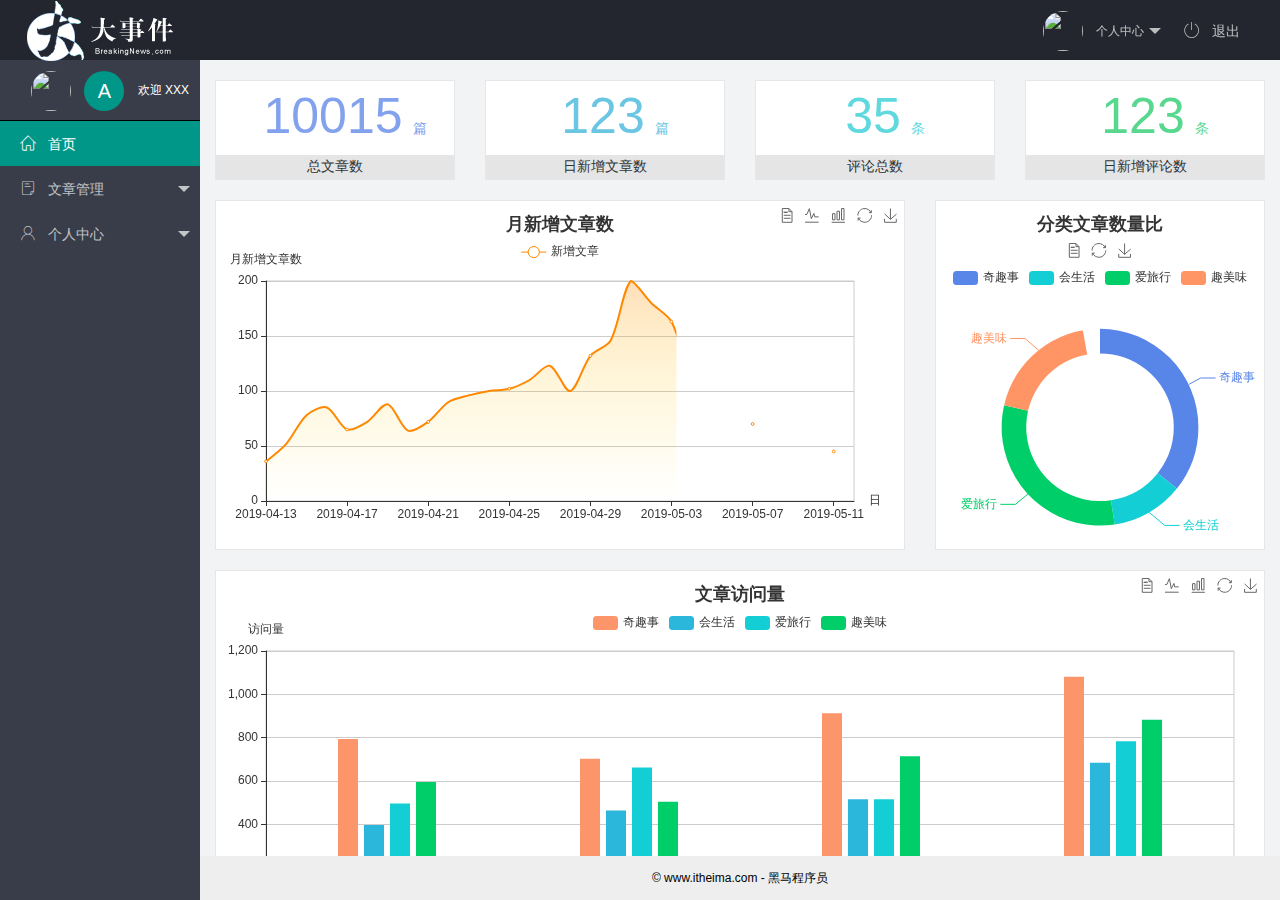
==== commit 3e971662: "文章管理功能完成" ====
--- a/index.html
+++ b/index.html
@@ -64,13 +64,14 @@
             </a>
             <dl class="layui-nav-child">
               <dd>
-                <a href="javascript:;"><i class="layui-icon layui-icon-app"></i>文章类别</a>
+                <a href="/article/art_cate.html" target="fm"><i class="layui-icon layui-icon-app"></i>文章类别</a>
               </dd>
               <dd>
-                <a href="javascript:;"><i class="layui-icon layui-icon-app"></i>文章列表</a>
+                <a id="art_list" href="/article/art_list.html" target="fm"><i
+                    class="layui-icon layui-icon-app"></i>文章列表</a>
               </dd>
               <dd>
-                <a href="javascript:;">
+                <a href="/article/art_pub.html" target="fm">
                   <i class="layui-icon layui-icon-app"></i>发表列表
                 </a>
               </dd>
